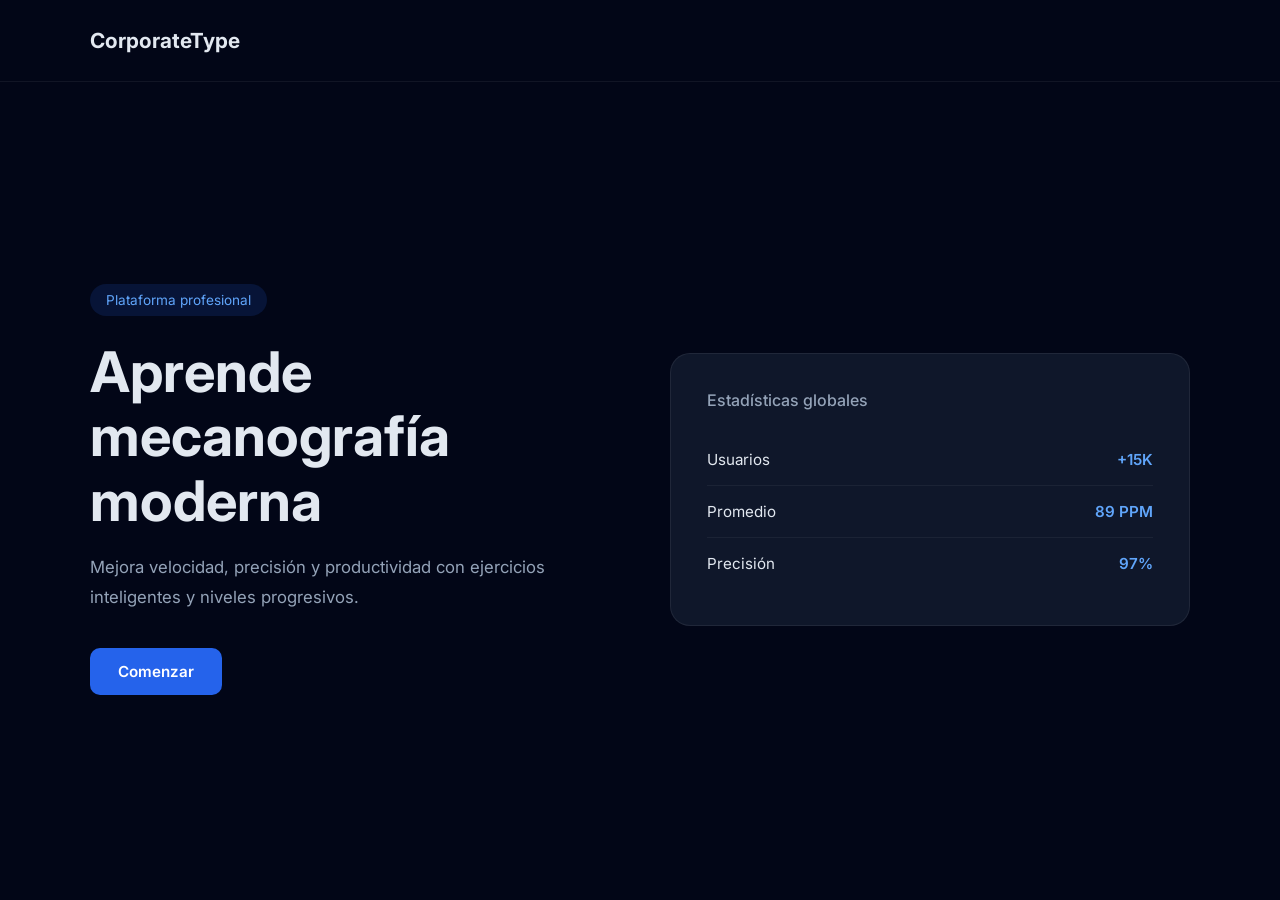
==== pagina_web_final/index.html @ bf19f7c8 "Add files via upload" ====
<!DOCTYPE html>
<html lang="es">

<head>

    <meta charset="UTF-8">
    <meta name="viewport" content="width=device-width, initial-scale=1.0">
    <title>CorporateType</title>

    <link rel="stylesheet" href="styles/style.css">

    <link rel="preconnect" href="https://fonts.googleapis.com">
    <link rel="preconnect" href="https://fonts.gstatic.com" crossorigin>
    <link href="https://fonts.googleapis.com/css2?family=Inter:wght@300;400;500;600;700&display=swap" rel="stylesheet">

</head>

<body>

    <header class="header">
        <div class="contenedor nav">
            <div class="logo">CorporateType</div>
        </div>
    </header>

    <section class="hero">
        <div class="contenedor hero-grid">

            <div class="hero-texto">
                <span class="badge">Plataforma profesional</span>
                <h1>Aprende mecanografía moderna</h1>
                <p>
                    Mejora velocidad, precisión y productividad
                    con ejercicios inteligentes y niveles progresivos.
                </p>
                <a href="more/niveles.html" class="btn btn-primary">Comenzar</a>
            </div>

            <div class="hero-card">
                <h3>Estadísticas globales</h3>
                    <div class="metric">
                        <span>Usuarios</span>
                        <span>+15K</span>
                    </div>
                    <div class="metric">
                        <span>Promedio</span>
                        <span>89 PPM</span>
                    </div>
                    <div class="metric">
                        <span>Precisión</span>
                        <span>97%</span>
                    </div>
                </div>

            </div>
    </section>

</body>

</html>
---- pagina_web_final/styles/style.css ----
* {
    margin: 0;
    padding: 0;
    box-sizing: border-box;
}

body {
    font-family: 'Inter', sans-serif;
    background: #020617;
    color: #e2e8f0;
}

/* ---- GENERAL ---- */

.contenedor {
    width: 90%;
    max-width: 1100px;
    margin: 0 auto;
}

a {
    text-decoration: none;
}

/* ---- HEADER ---- */

.header {
    padding: 28px 0;
    border-bottom: 1px solid rgba(255, 255, 255, 0.06);
}

.nav {
    display: flex;
    align-items: center;
    justify-content: space-between;
}

.logo {
    font-size: 1.3rem;
    font-weight: 700;
    color: #e2e8f0;
}

/* ---- HERO ---- */

.hero {
    min-height: calc(100vh - 85px);
    display: flex;
    align-items: center;
    padding: 60px 0;
}

.hero-grid {
    display: grid;
    grid-template-columns: 1fr 1fr;
    gap: 60px;
    align-items: center;
}

.badge {
    display: inline-block;
    background: rgba(37, 99, 235, 0.15);
    color: #60a5fa;
    padding: 8px 16px;
    border-radius: 20px;
    font-size: 0.85rem;
    margin-bottom: 24px;
}

.hero-texto h1 {
    font-size: 3.5rem;
    font-weight: 700;
    line-height: 1.15;
    margin-bottom: 20px;
}

.hero-texto p {
    color: #94a3b8;
    font-size: 1.05rem;
    line-height: 1.75;
    margin-bottom: 36px;
}

.btn {
    display: inline-block;
    padding: 14px 28px;
    border-radius: 10px;
    font-weight: 600;
    font-size: 0.95rem;
    cursor: pointer;
    border: none;
}

.btn-primary {
    background: #2563eb;
    color: white;
}

.btn-primary:hover {
    background: #1d4ed8;
}

.hero-card {
    background: #0f172a;
    border: 1px solid rgba(255, 255, 255, 0.07);
    border-radius: 20px;
    padding: 36px;
}

.hero-card h3 {
    font-size: 1rem;
    color: #94a3b8;
    margin-bottom: 24px;
    font-weight: 500;
}

.metric {
    display: flex;
    justify-content: space-between;
    align-items: center;
    padding: 16px 0;
    border-bottom: 1px solid rgba(255, 255, 255, 0.05);
    font-size: 0.95rem;
}

.metric:last-child {
    border-bottom: none;
}

.metric span:last-child {
    color: #60a5fa;
    font-weight: 600;
}

/* ---- NIVELES ---- */

.niveles {
    min-height: 100vh;
    display: flex;
    align-items: center;
    padding: 60px 0;
}

.titulo {
    text-align: center;
    margin-bottom: 60px;
}

.titulo h1 {
    font-size: 2.8rem;
    font-weight: 700;
    margin-bottom: 12px;
}

.titulo p {
    color: #94a3b8;
    font-size: 1rem;
}

.cards {
    display: grid;
    grid-template-columns: repeat(3, 1fr);
    gap: 24px;
}

.nivel-card {
    background: #0f172a;
    border: 1px solid rgba(255, 255, 255, 0.07);
    border-radius: 20px;
    padding: 36px;
    text-align: center;
    transition: transform 0.2s, border-color 0.2s;
}

.nivel-card:hover {
    transform: translateY(-6px);
    border-color: rgba(96, 165, 250, 0.25);
}

.nivel-card h2 {
    font-size: 1.4rem;
    margin-bottom: 12px;
}

.nivel-card p {
    color: #94a3b8;
    font-size: 0.9rem;
    line-height: 1.6;
    margin-bottom: 28px;
}

.nivel-card button {
    background: #2563eb;
    color: white;
    border: none;
    padding: 12px 24px;
    border-radius: 10px;
    cursor: pointer;
    font-weight: 600;
    font-size: 0.9rem;
    font-family: 'Inter', sans-serif;
}

.nivel-card button:hover {
    background: #1d4ed8;
}

/* ---- JUEGO ---- */

.juego {
    min-height: 100vh;
    display: flex;
    align-items: center;
    padding: 60px 0;
}

.juego-box {
    background: #0f172a;
    border: 1px solid rgba(255, 255, 255, 0.07);
    border-radius: 24px;
    padding: 44px;
    width: 100%;
}

.top-bar {
    display: flex;
    gap: 16px;
    margin-bottom: 36px;
}

.stat {
    background: rgba(255, 255, 255, 0.03);
    border: 1px solid rgba(255, 255, 255, 0.06);
    padding: 14px 20px;
    border-radius: 12px;
    font-size: 0.9rem;
    color: #94a3b8;
}

.stat span {
    color: #60a5fa;
    font-weight: 700;
}

/* ---- DISPLAY DE FRASES ---- */

#texto {
    background: #020617;
    border: 1px solid rgba(255, 255, 255, 0.07);
    padding: 30px;
    border-radius: 16px;
    line-height: 2;
    font-size: 1.15rem;
    margin-bottom: 24px;
    color: #cbd5e1;
    min-height: 150px;
    user-select: none;
    -webkit-user-select: none;
    -moz-user-select: none;
}

/* ---- FEEDBACK LETRA A LETRA ---- */

.letra {
    display: inline;
}

.letra-ok {
    color: #51fc2f;
}

.letra-error {
    color: #f87171;
    background: rgba(248, 113, 113, 0.15);
    border-radius: 2px;
}

.letra-cursor {
    border-bottom: 2px solid #60a5fa;
}

/* ---- INPUT ---- */

#input {
    width: 100%;
    background: #020617;
    border: 1px solid rgba(255, 255, 255, 0.07);
    border-radius: 12px;
    padding: 18px 22px;
    color: white;
    outline: none;
    font-size: 1rem;
    font-family: 'Inter', sans-serif;
}

#input:focus {
    border-color: #2563eb;
}

/* ---- RESPONSIVE ---- */

@media (max-width: 900px) {
    .hero-grid {
        grid-template-columns: 1fr;
        gap: 40px;
    }

    .hero-texto {
        text-align: center;
    }

    .hero-texto h1 {
        font-size: 2.6rem;
    }

    .cards {
        grid-template-columns: 1fr;
        max-width: 400px;
        margin: 0 auto;
    }
}

@media (max-width: 600px) {
    .hero-texto h1 {
        font-size: 2rem;
    }

    .titulo h1 {
        font-size: 2rem;
    }

    .top-bar {
        flex-direction: column;
    }

    .juego-box {
        padding: 24px;
    }
}
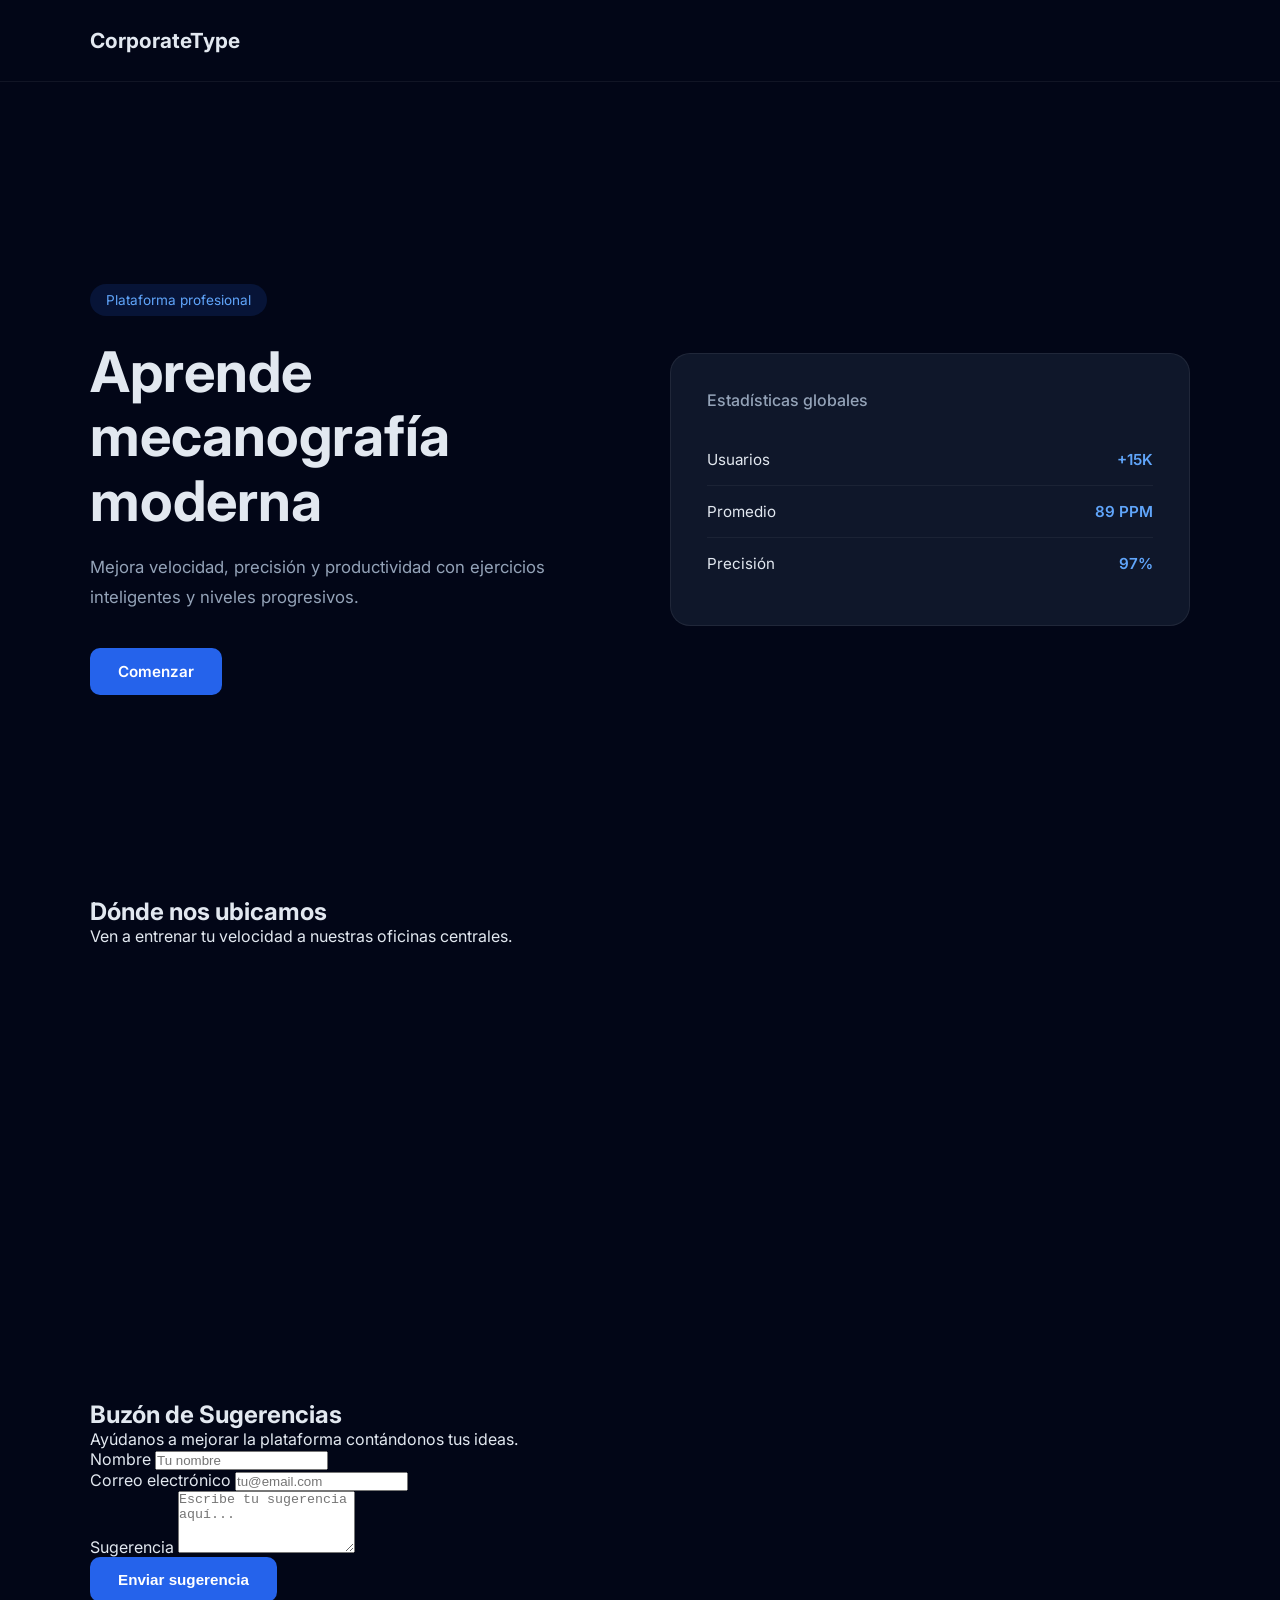
==== commit 71f9aa79: "Add files via upload" ====
--- a/pagina_web_final/index.html
+++ b/pagina_web_final/index.html
@@ -55,6 +55,63 @@
             </div>
     </section>
 
+    <section class="ubicacion">
+        <div class="contenedor">
+            
+            <div class="seccion-titulo">
+                <h2>Dónde nos ubicamos</h2>
+                <p>Ven a entrenar tu velocidad a nuestras oficinas centrales.</p>
+            </div>
+
+            <div class="mapa-box">
+                <iframe 
+                    src="https://maps.google.com/maps?q=IES%20Bezmiliana,%20Rinc%C3%B3n%20de%20la%20Victoria&output=embed" 
+                    width="100%" 
+                    height="450" 
+                    style="border:0;" 
+                    allowfullscreen="" 
+                    loading="lazy" 
+                    referrerpolicy="no-referrer-when-downgrade">
+                </iframe>
+            </div>
+
+        </div>
+    </section>
+
+    <section class="sugerencias">
+        <div class="contenedor">
+
+            <div class="seccion-titulo">
+                <h2>Buzón de Sugerencias</h2>
+                <p>Ayúdanos a mejorar la plataforma contándonos tus ideas.</p>
+            </div>
+
+            <div class="form-box">
+                <form action="#" method="POST">
+                    
+                    <div class="form-group">
+                        <label for="nombre">Nombre</label>
+                        <input type="text" id="nombre" name="nombre" placeholder="Tu nombre" required>
+                    </div>
+
+                    <div class="form-group">
+                        <label for="email">Correo electrónico</label>
+                        <input type="email" id="email" name="email" placeholder="tu@email.com" required>
+                    </div>
+
+                    <div class="form-group">
+                        <label for="mensaje">Sugerencia</label>
+                        <textarea id="mensaje" name="mensaje" rows="4" placeholder="Escribe tu sugerencia aquí..." required></textarea>
+                    </div>
+
+                    <button type="submit" class="btn btn-primary">Enviar sugerencia</button>
+                    
+                </form>
+            </div>
+
+        </div>
+    </section>
+
 </body>
 
 </html>
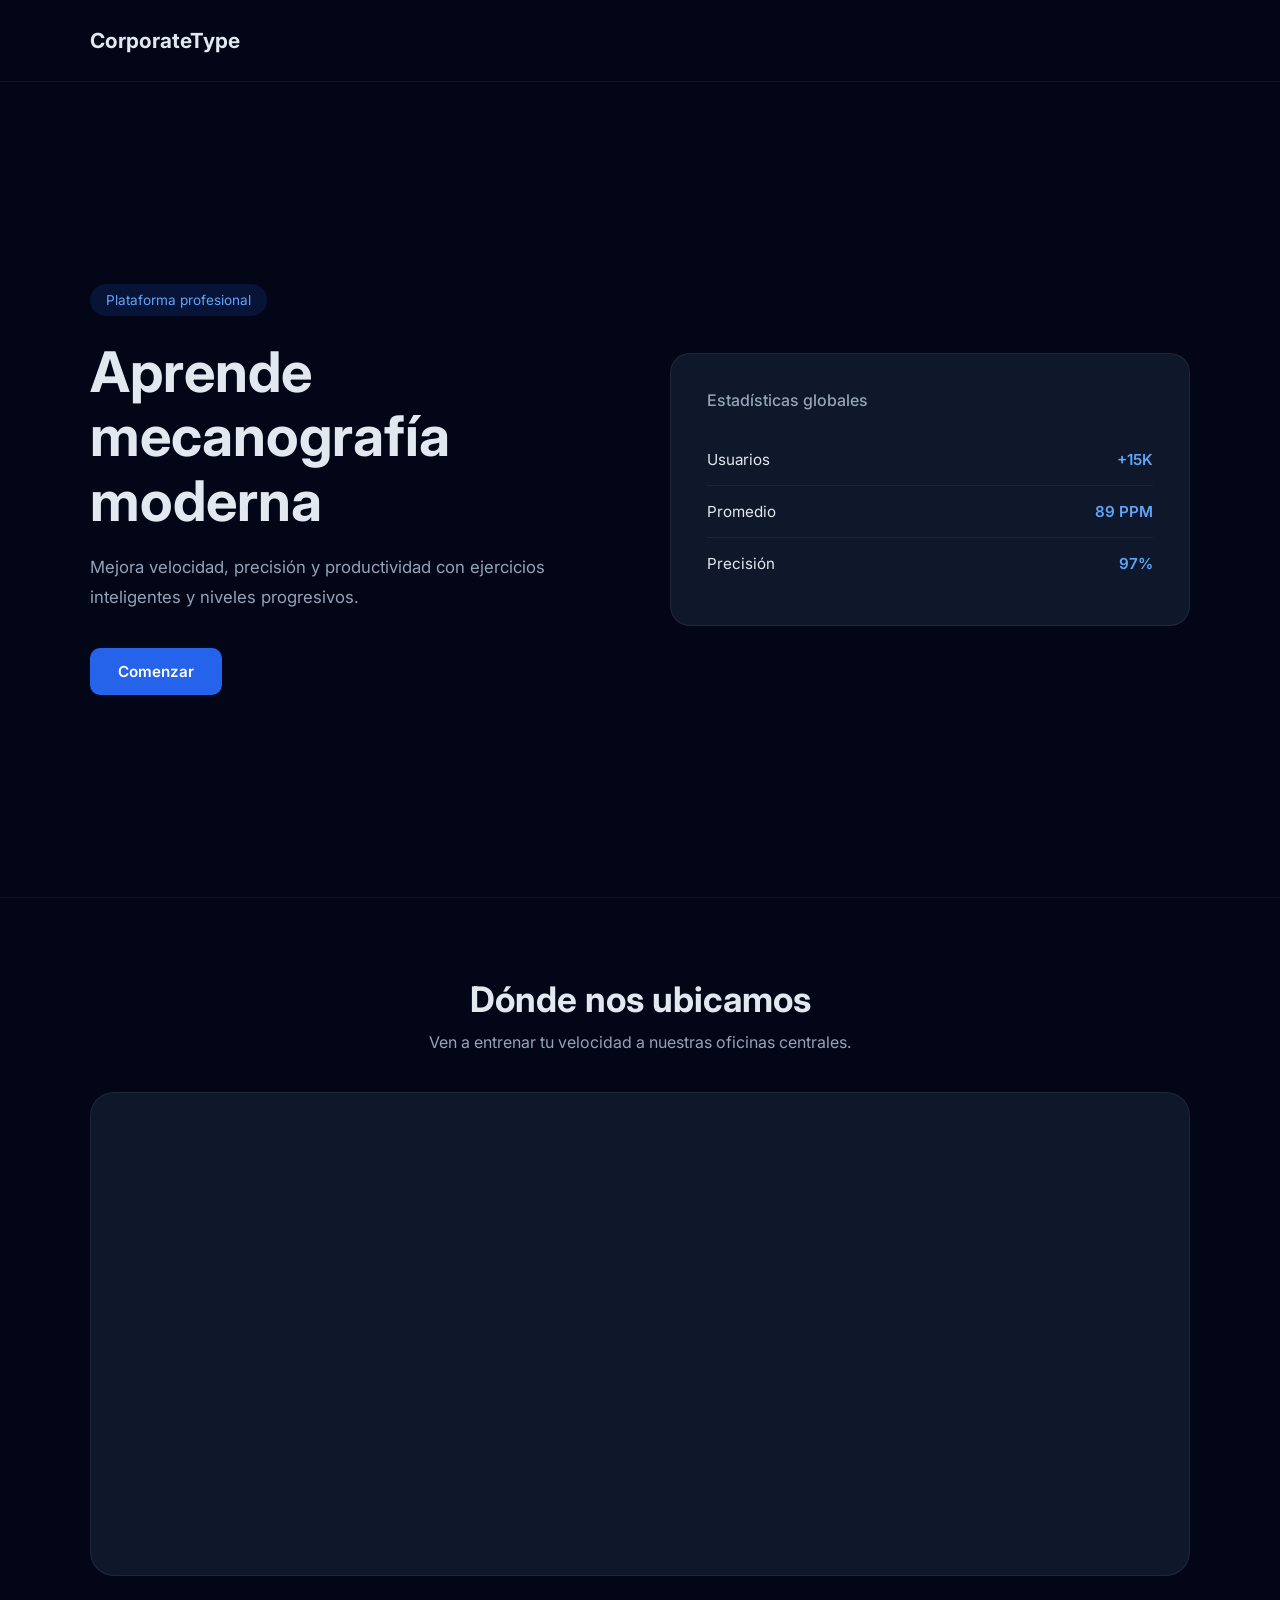
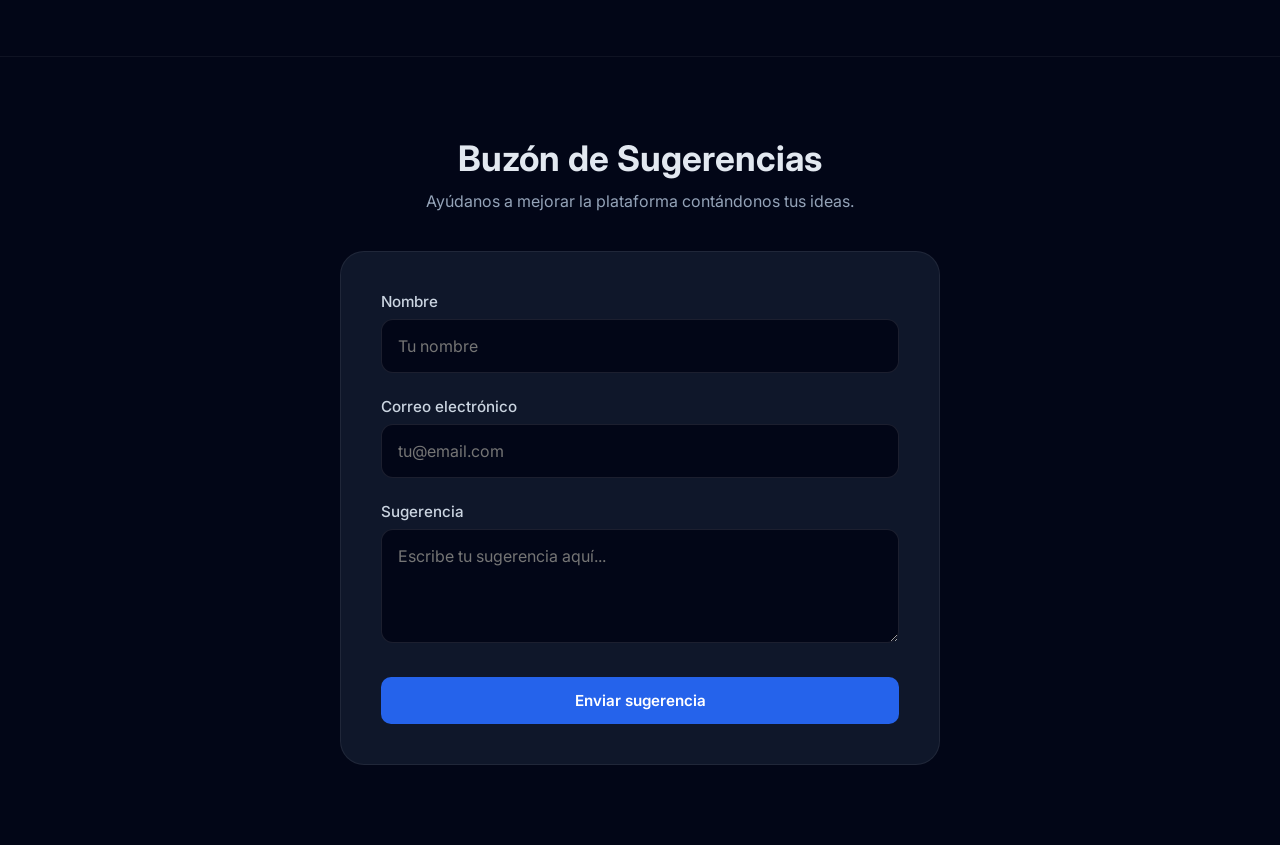
==== commit f026b3d6: "Update index.html" ====
--- a/pagina_web_final/index.html
+++ b/pagina_web_final/index.html
@@ -2,6 +2,7 @@
 <html lang="es">
 
 <head>
+<link rel="icon" type="image/svg+xml" href="imagenes/logo.svg">
 
     <meta charset="UTF-8">
     <meta name="viewport" content="width=device-width, initial-scale=1.0">
@@ -114,4 +115,4 @@
 
 </body>
 
-</html>+</html>
--- a/pagina_web_final/styles/style.css
+++ b/pagina_web_final/styles/style.css
@@ -89,6 +89,7 @@
     font-size: 0.95rem;
     cursor: pointer;
     border: none;
+    font-family: 'Inter', sans-serif;
 }
 
 .btn-primary {
@@ -130,6 +131,90 @@
 .metric span:last-child {
     color: #60a5fa;
     font-weight: 600;
+}
+
+/* ---- SECCIONES EXTRAS (MAPA Y FORMULARIO) ---- */
+
+.ubicacion, .sugerencias {
+    padding: 80px 0;
+    border-top: 1px solid rgba(255, 255, 255, 0.05);
+}
+
+.seccion-titulo {
+    text-align: center;
+    margin-bottom: 40px;
+}
+
+.seccion-titulo h2 {
+    font-size: 2.2rem;
+    font-weight: 700;
+    margin-bottom: 12px;
+}
+
+.seccion-titulo p {
+    color: #94a3b8;
+    font-size: 1rem;
+}
+
+/* Mapa */
+.mapa-box {
+    background: #0f172a;
+    border: 1px solid rgba(255, 255, 255, 0.07);
+    border-radius: 24px;
+    padding: 16px;
+    overflow: hidden;
+}
+
+.mapa-box iframe {
+    display: block;
+    border-radius: 12px;
+}
+
+/* Formulario */
+.form-box {
+    background: #0f172a;
+    border: 1px solid rgba(255, 255, 255, 0.07);
+    border-radius: 24px;
+    padding: 40px;
+    max-width: 600px;
+    margin: 0 auto;
+}
+
+.form-group {
+    margin-bottom: 24px;
+    display: flex;
+    flex-direction: column;
+    gap: 8px;
+}
+
+.form-group label {
+    font-size: 0.95rem;
+    color: #cbd5e1;
+    font-weight: 500;
+}
+
+.form-group input,
+.form-group textarea {
+    background: #020617;
+    border: 1px solid rgba(255, 255, 255, 0.1);
+    border-radius: 12px;
+    padding: 16px;
+    color: white;
+    font-family: 'Inter', sans-serif;
+    font-size: 1rem;
+    outline: none;
+    resize: vertical;
+    transition: border-color 0.2s;
+}
+
+.form-group input:focus,
+.form-group textarea:focus {
+    border-color: #2563eb;
+}
+
+.form-box button {
+    width: 100%;
+    margin-top: 10px;
 }
 
 /* ---- NIVELES ---- */
@@ -325,15 +410,25 @@
         font-size: 2rem;
     }
 
-    .titulo h1 {
-        font-size: 2rem;
+    .titulo h1,
+    .seccion-titulo h2 {
+        font-size: 1.8rem;
     }
 
     .top-bar {
         flex-direction: column;
     }
 
-    .juego-box {
+    .juego-box,
+    .form-box {
         padding: 24px;
     }
+    
+    .mapa-box {
+        padding: 8px;
+    }
+
+    .mapa-box iframe {
+        height: 300px;
+    }
 }
